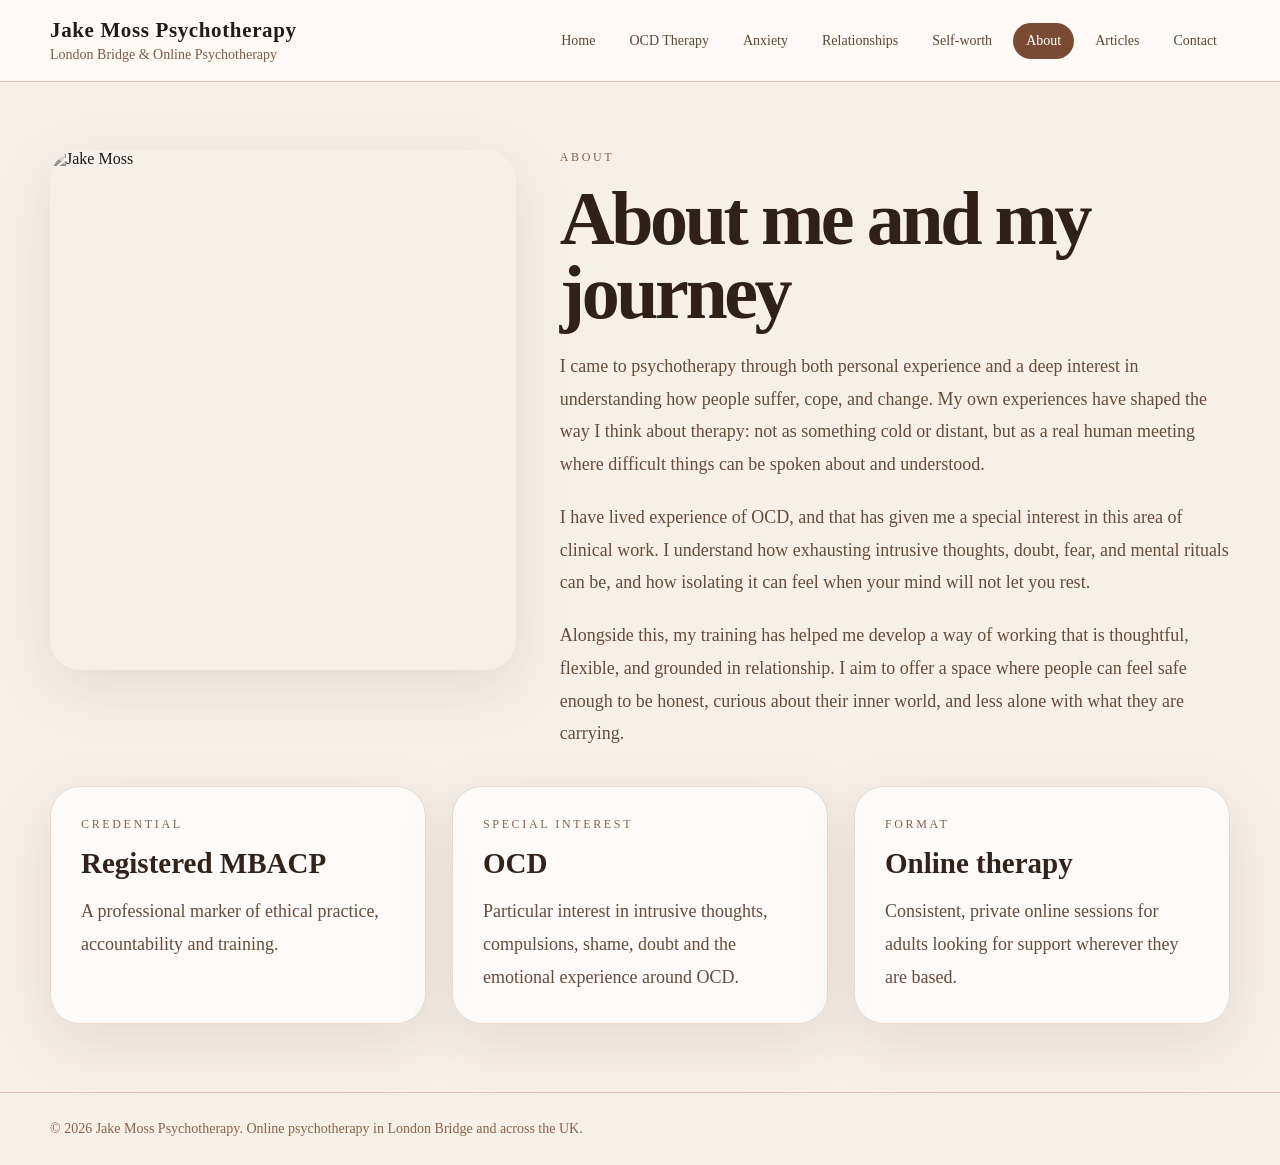
==== about.html @ 0db55987 "Add files via upload" ====
<!doctype html>
<html lang="en">
<head>
<meta charset="UTF-8">
<meta name="viewport" content="width=device-width, initial-scale=1.0">
<title>About Jake Moss | Psychotherapist London Bridge &amp; Online</title>
<meta name="description" content="About Jake Moss, registered MBACP psychotherapist with a special interest in OCD and integrative online therapy.">
<link rel="stylesheet" href="styles.css">
</head>
<body>
<header>
  <div class="container header-inner">
    <a class="brand" href="index.html">
      <p class="brand-title">Jake Moss Psychotherapy</p>
      <p class="brand-sub">London Bridge & Online Psychotherapy</p>
    </a>
    <nav><a class="nav-link " href="index.html">Home</a>
<a class="nav-link " href="ocd-therapy.html">OCD Therapy</a>
<a class="nav-link " href="anxiety-therapy.html">Anxiety</a>
<a class="nav-link " href="relationship-therapy.html">Relationships</a>
<a class="nav-link " href="self-worth-therapy.html">Self-worth</a>
<a class="nav-link active" href="about.html">About</a>
<a class="nav-link " href="articles.html">Articles</a>
<a class="nav-link " href="contact.html">Contact</a></nav>
  </div>
</header>
<main>
<section class="section">
  <div class="container">
    <div class="split">
      <img class="portrait-small" src="assets/jake-moss.jpg" alt="Jake Moss">
      <div>
        <p class="eyebrow">About</p>
        <h1>About me and my journey</h1>
        <p class="copy">I came to psychotherapy through both personal experience and a deep interest in understanding how people suffer, cope, and change. My own experiences have shaped the way I think about therapy: not as something cold or distant, but as a real human meeting where difficult things can be spoken about and understood.</p><p class="copy">I have lived experience of OCD, and that has given me a special interest in this area of clinical work. I understand how exhausting intrusive thoughts, doubt, fear, and mental rituals can be, and how isolating it can feel when your mind will not let you rest.</p><p class="copy">Alongside this, my training has helped me develop a way of working that is thoughtful, flexible, and grounded in relationship. I aim to offer a space where people can feel safe enough to be honest, curious about their inner world, and less alone with what they are carrying.</p>
      </div>
    </div>
    <div class="grid3">
      <div class="card"><p class="eyebrow">Credential</p><h3 style="margin-top:16px">Registered MBACP</h3><p class="card-copy">A professional marker of ethical practice, accountability and training.</p></div>
      <div class="card"><p class="eyebrow">Special interest</p><h3 style="margin-top:16px">OCD</h3><p class="card-copy">Particular interest in intrusive thoughts, compulsions, shame, doubt and the emotional experience around OCD.</p></div>
      <div class="card"><p class="eyebrow">Format</p><h3 style="margin-top:16px">Online therapy</h3><p class="card-copy">Consistent, private online sessions for adults looking for support wherever they are based.</p></div>
    </div>
  </div>
</section>
</main>
<footer class="footer"><div class="container">© 2026 Jake Moss Psychotherapy. Online psychotherapy in London Bridge and across the UK.</div></footer>
</body>
</html>
---- styles.css ----
:root{
  --bg:#f7f0e8;--paper:#fffaf6;--card:#f8f1ea;--brown:#7a4b34;--dark:#3a261c;--deep:#2f241d;
  --text:#241913;--muted:#684b39;--line:#dcc7b6;--soft:#ead9cd;--shadow:0 18px 60px rgba(61,36,23,.10);
  --max:1180px;
}
*{box-sizing:border-box}
body{margin:0;background:var(--bg);color:var(--text);font-family:Georgia,"Times New Roman",serif}
a{color:inherit}
.container{width:min(var(--max),calc(100% - 48px));margin:auto}
header{position:sticky;top:0;z-index:20;background:rgba(255,250,246,.96);backdrop-filter:blur(10px);border-bottom:1px solid var(--line)}
.header-inner{display:flex;justify-content:space-between;align-items:center;gap:18px;flex-wrap:wrap;padding:18px 0}
.brand{text-decoration:none}.brand-title{margin:0;font-size:21px;font-weight:700;letter-spacing:.03em}.brand-sub{margin:4px 0 0;color:#7b5b47;font-size:14px}
nav{display:flex;gap:8px;flex-wrap:wrap}.nav-link{text-decoration:none;padding:10px 13px;border-radius:999px;color:#5f4637;font-size:14px}.nav-link:hover,.nav-link.active{background:var(--brown);color:white}
.hero,.section{padding:68px 0}.hero-grid,.split,.two-col,.grid3,.grid2,.contact-grid{display:grid;gap:26px}.hero-grid{grid-template-columns:1.04fr .96fr;gap:54px;align-items:center}.split{grid-template-columns:.82fr 1.18fr;gap:44px;align-items:start}.two-col{grid-template-columns:1.1fr .9fr}.grid3{grid-template-columns:repeat(3,1fr);margin-top:36px}.grid2{grid-template-columns:repeat(2,1fr);margin-top:36px}.contact-grid{grid-template-columns:1fr 1fr;align-items:start;gap:34px}
.eyebrow{margin:0;color:#8a6248;text-transform:uppercase;letter-spacing:.22em;font-size:12px}
h1{margin:16px 0 0;font-size:clamp(45px,7vw,76px);line-height:.98;letter-spacing:-.045em;color:#2f2018;max-width:900px}
h2{margin:16px 0 0;font-size:clamp(33px,4.8vw,48px);line-height:1.05;letter-spacing:-.03em;color:#332219}
h3{margin:0;font-size:29px;line-height:1.1;color:#332219}
.copy,.card-copy,.article-copy{font-size:18px;line-height:1.82;color:var(--muted)}.copy{margin:20px 0 0}.card-copy{margin:15px 0 0}.lead{font-size:20px;line-height:1.7;color:var(--muted);max-width:560px;margin:0}
.portrait-wrap{border-radius:34px;overflow:hidden;box-shadow:var(--shadow);background:#d9c8bc;min-height:560px}.portrait{width:100%;height:100%;min-height:560px;object-fit:cover;filter:grayscale(100%);display:block}.portrait-small{width:100%;height:520px;object-fit:cover;filter:grayscale(100%);display:block;border-radius:30px;box-shadow:var(--shadow)}
.btn-row{display:flex;gap:14px;flex-wrap:wrap;margin-top:28px}.btn{display:inline-flex;align-items:center;justify-content:center;text-decoration:none;border-radius:999px;padding:16px 24px;font-size:14px;border:1px solid transparent}.btn-primary{background:var(--brown);color:white}.btn-secondary{background:rgba(255,255,255,.72);border-color:#c9ac95;color:#4d3324}
.trust{display:flex;gap:12px;flex-wrap:wrap;margin-top:26px}.pill{border:1px solid #dbc2ad;background:rgba(255,255,255,.72);border-radius:999px;padding:10px 14px;color:#5f422f;font-size:14px}
.dark-card{background:linear-gradient(135deg,#3a281f,#5f3d2d);border-radius:34px;color:#fff7f1;padding:42px;box-shadow:var(--shadow)}.dark-card h2,.dark-card .copy,.dark-card .eyebrow{color:#fff7f1}
.card,.soft-card,.article-card,.contact-row,.form-card{box-shadow:var(--shadow)}.card{background:rgba(255,255,255,.74);border:1px solid #ead8ca;border-radius:30px;padding:30px}.soft-card{background:var(--card);border-radius:30px;padding:30px}.gradient-card{background:linear-gradient(180deg,#fffaf6,#f4e5d8);border-radius:30px;padding:30px;box-shadow:var(--shadow)}
.side-card{background:var(--brown);color:white;border-radius:34px;padding:34px;box-shadow:var(--shadow)}.mini{background:rgba(255,255,255,.11);border-radius:24px;padding:20px;margin-top:16px}.mini-label{margin:0;color:#ead9cf;font-size:14px}.mini-value{margin:8px 0 0;font-size:24px;color:white;font-weight:600}
.article-card{display:block;text-decoration:none;background:rgba(255,255,255,.75);border:1px solid #ead8ca;border-radius:30px;padding:30px;transition:.2s}.article-card:hover{transform:translateY(-2px);background:var(--paper);border-color:#c9ac95}
.article-body{max-width:880px}.article-meta{margin:14px 0 30px;color:#8a6248;font-size:15px;line-height:1.7}.refs{color:var(--muted);line-height:1.7;padding-left:20px}.refs li{margin-bottom:10px}
.contact-row{display:flex;align-items:center;gap:14px;background:white;border-radius:18px;padding:16px;margin-top:16px;color:#4a2e1f}.icon{color:#8a5439;width:22px;text-align:center}.form-card{background:white;border:1px solid #ead8ca;border-radius:34px;padding:34px}label{display:block;margin-bottom:8px;color:#5d4030;font-weight:600;font-size:14px}.field{margin-bottom:20px}input,textarea{width:100%;border-radius:16px;border:1px solid #e1cbbb;padding:14px 16px;font-family:inherit;font-size:16px}textarea{min-height:150px;resize:vertical}.button-submit{width:100%;border:0;background:var(--brown);color:white;border-radius:999px;padding:18px 24px;font-family:inherit;font-size:14px}.form-note{font-size:14px;color:#8a6a57;line-height:1.6}
.footer{border-top:1px solid var(--line);padding:28px 0;color:#8a6248;font-size:14px}
@media(max-width:900px){.hero-grid,.split,.two-col,.grid3,.grid2,.contact-grid{grid-template-columns:1fr}.header-inner{align-items:flex-start;flex-direction:column}.portrait-wrap,.portrait{min-height:420px}}
@media(max-width:640px){.container{width:min(var(--max),calc(100% - 32px))}.hero,.section{padding:42px 0}.dark-card,.card,.soft-card,.gradient-card,.side-card,.form-card,.article-card{padding:24px}.nav-link{padding:9px 10px}}
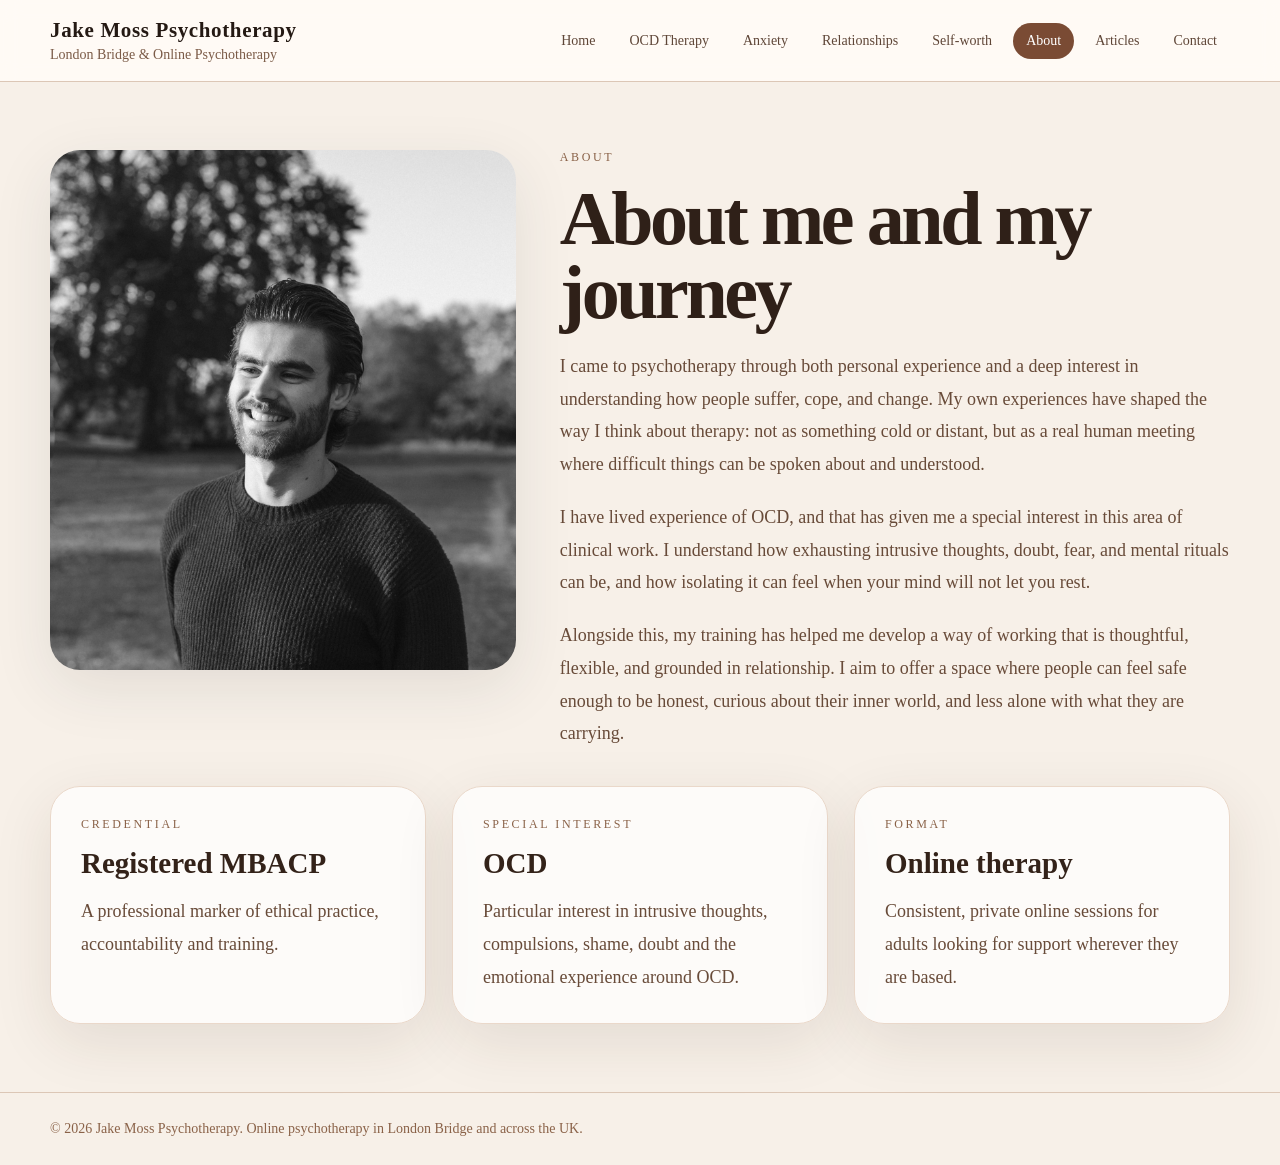
==== commit d893d902: "Update about.html" ====
--- a/about.html
+++ b/about.html
@@ -28,7 +28,7 @@
 <section class="section">
   <div class="container">
     <div class="split">
-      <img class="portrait-small" src="assets/jake-moss.jpg" alt="Jake Moss">
+      <img class="portrait-small" src="jake-moss.jpg" alt="Jake Moss">
       <div>
         <p class="eyebrow">About</p>
         <h1>About me and my journey</h1>
@@ -45,4 +45,4 @@
 </main>
 <footer class="footer"><div class="container">© 2026 Jake Moss Psychotherapy. Online psychotherapy in London Bridge and across the UK.</div></footer>
 </body>
-</html>+</html>
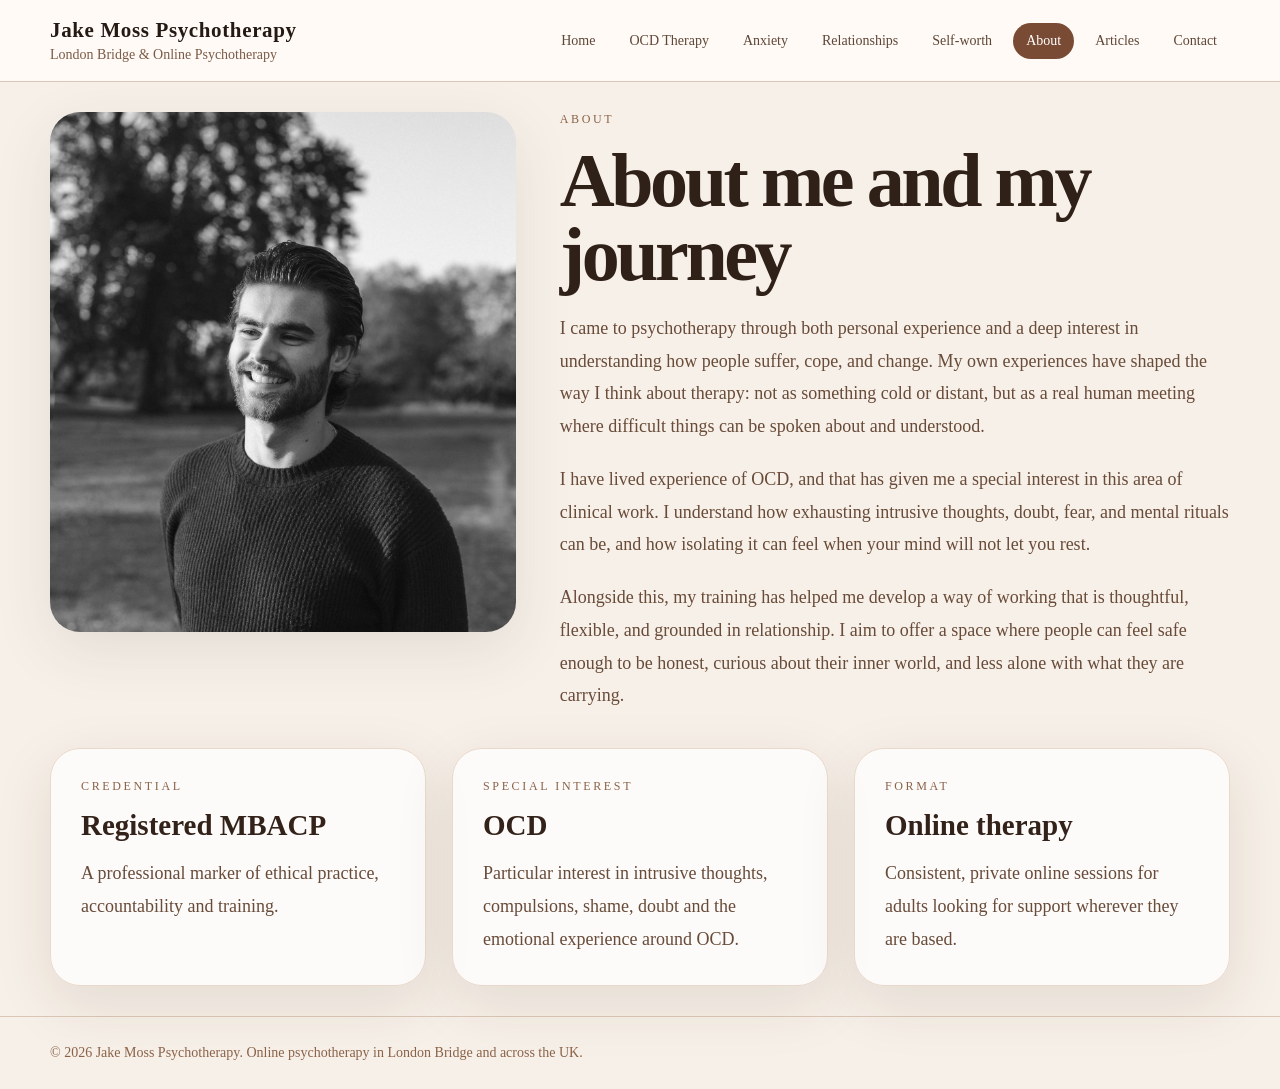
==== commit 28003c51: "Update about.html" ====
--- a/about.html
+++ b/about.html
@@ -7,6 +7,15 @@
 <meta name="description" content="About Jake Moss, registered MBACP psychotherapist with a special interest in OCD and integrative online therapy.">
 <link rel="stylesheet" href="styles.css">
 </head>
+  <!-- Google tag (gtag.js) -->
+<script async src="https://www.googletagmanager.com/gtag/js?id=G-9EXJFHZ0Q1"></script>
+<script>
+  window.dataLayer = window.dataLayer || [];
+  function gtag(){dataLayer.push(arguments);}
+  gtag('js', new Date());
+
+  gtag('config', 'G-9EXJFHZ0Q1');
+</script>
 <body>
 <header>
   <div class="container header-inner">
--- a/styles.css
+++ b/styles.css
@@ -12,7 +12,7 @@
 .header-inner{display:flex;justify-content:space-between;align-items:center;gap:18px;flex-wrap:wrap;padding:18px 0}
 .brand{text-decoration:none}.brand-title{margin:0;font-size:21px;font-weight:700;letter-spacing:.03em}.brand-sub{margin:4px 0 0;color:#7b5b47;font-size:14px}
 nav{display:flex;gap:8px;flex-wrap:wrap}.nav-link{text-decoration:none;padding:10px 13px;border-radius:999px;color:#5f4637;font-size:14px}.nav-link:hover,.nav-link.active{background:var(--brown);color:white}
-.hero,.section{padding:68px 0}.hero-grid,.split,.two-col,.grid3,.grid2,.contact-grid{display:grid;gap:26px}.hero-grid{grid-template-columns:1.04fr .96fr;gap:54px;align-items:center}.split{grid-template-columns:.82fr 1.18fr;gap:44px;align-items:start}.two-col{grid-template-columns:1.1fr .9fr}.grid3{grid-template-columns:repeat(3,1fr);margin-top:36px}.grid2{grid-template-columns:repeat(2,1fr);margin-top:36px}.contact-grid{grid-template-columns:1fr 1fr;align-items:start;gap:34px}
+.hero,.section{padding:30px 0}.hero-grid,.split,.two-col,.grid3,.grid2,.contact-grid{display:grid;gap:26px}.hero-grid{grid-template-columns:1.04fr .96fr;gap:54px;align-items:center}.split{grid-template-columns:.82fr 1.18fr;gap:44px;align-items:start}.two-col{grid-template-columns:1.1fr .9fr}.grid3{grid-template-columns:repeat(3,1fr);margin-top:36px}.grid2{grid-template-columns:repeat(2,1fr);margin-top:36px}.contact-grid{grid-template-columns:1fr 1fr;align-items:start;gap:34px}
 .eyebrow{margin:0;color:#8a6248;text-transform:uppercase;letter-spacing:.22em;font-size:12px}
 h1{margin:16px 0 0;font-size:clamp(45px,7vw,76px);line-height:.98;letter-spacing:-.045em;color:#2f2018;max-width:900px}
 h2{margin:16px 0 0;font-size:clamp(33px,4.8vw,48px);line-height:1.05;letter-spacing:-.03em;color:#332219}
@@ -29,4 +29,22 @@
 .contact-row{display:flex;align-items:center;gap:14px;background:white;border-radius:18px;padding:16px;margin-top:16px;color:#4a2e1f}.icon{color:#8a5439;width:22px;text-align:center}.form-card{background:white;border:1px solid #ead8ca;border-radius:34px;padding:34px}label{display:block;margin-bottom:8px;color:#5d4030;font-weight:600;font-size:14px}.field{margin-bottom:20px}input,textarea{width:100%;border-radius:16px;border:1px solid #e1cbbb;padding:14px 16px;font-family:inherit;font-size:16px}textarea{min-height:150px;resize:vertical}.button-submit{width:100%;border:0;background:var(--brown);color:white;border-radius:999px;padding:18px 24px;font-family:inherit;font-size:14px}.form-note{font-size:14px;color:#8a6a57;line-height:1.6}
 .footer{border-top:1px solid var(--line);padding:28px 0;color:#8a6248;font-size:14px}
 @media(max-width:900px){.hero-grid,.split,.two-col,.grid3,.grid2,.contact-grid{grid-template-columns:1fr}.header-inner{align-items:flex-start;flex-direction:column}.portrait-wrap,.portrait{min-height:420px}}
-@media(max-width:640px){.container{width:min(var(--max),calc(100% - 32px))}.hero,.section{padding:42px 0}.dark-card,.card,.soft-card,.gradient-card,.side-card,.form-card,.article-card{padding:24px}.nav-link{padding:9px 10px}}
+@media(max-width:640px){.container{width:min(var(--max),calc(100% - 32px))}.hero,.section{padding:42px 0}.dark-card,.card,.soft-card,.gradient-card,.side-card,.form-card,.article-card{padding:24px}.nav-link{padding:9px 10px}}/* Mobile homepage image fix */
+@media(max-width:640px){
+
+  .hero .portrait-wrap{
+    height:360px !important;
+    min-height:360px !important;
+    max-height:360px !important;
+    overflow:hidden !important;
+  }
+
+  .hero .portrait{
+    width:100% !important;
+    height:100% !important;
+    min-height:0 !important;
+    object-fit:cover !important;
+    object-position:center 38% !important;
+  }
+
+}
